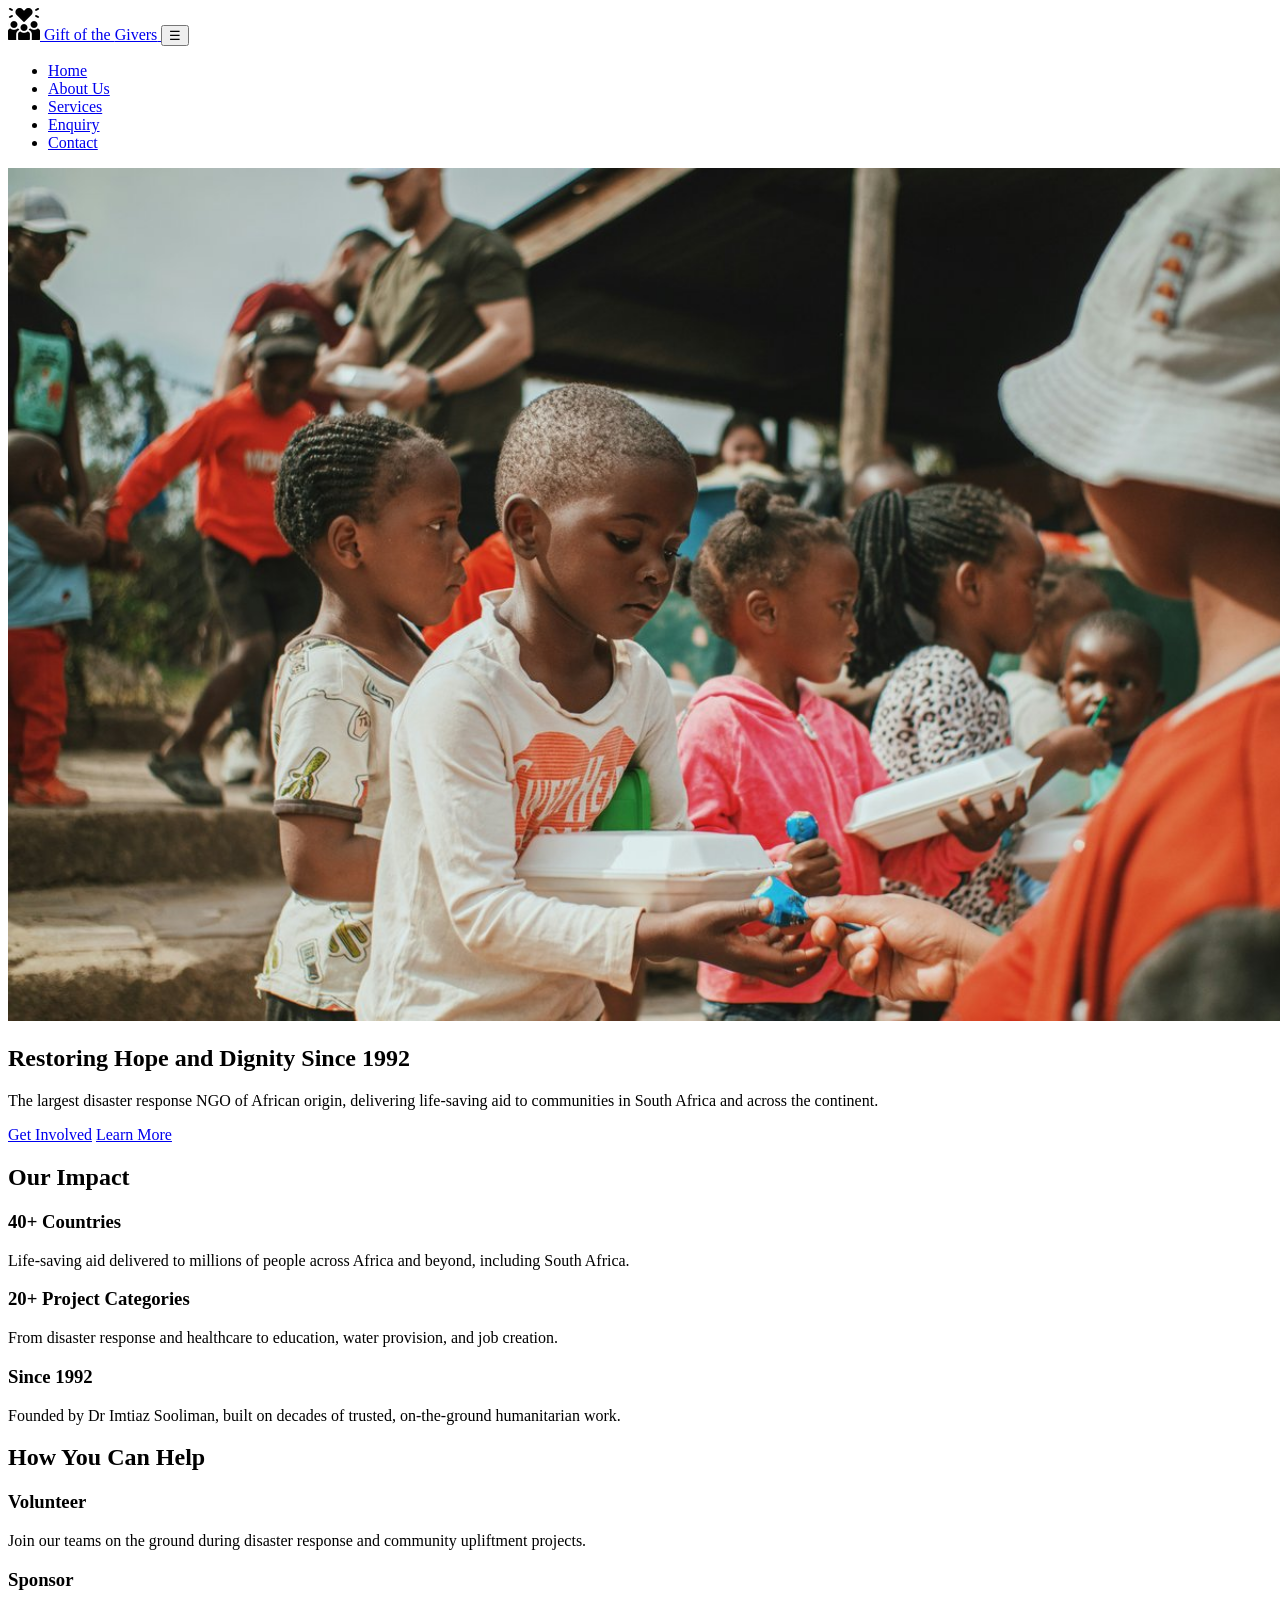
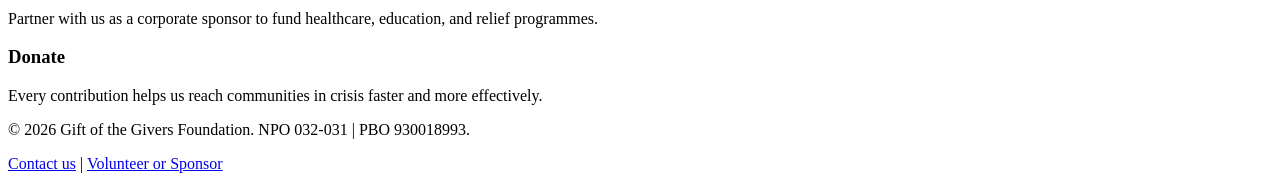
==== index.html @ 7f336350 "Complete Part 2 CSS styling and responsive design" ====
<!DOCTYPE html>
<html lang="en">
<head>
  <meta charset="UTF-8">
  <meta name="viewport" content="width=device-width, initial-scale=1.0">
  <title>Gift of the Givers Foundation | Home</title>
  <meta name="description" content="Gift of the Givers Foundation is the largest disaster response NGO of African origin, delivering humanitarian aid across South Africa and the continent.">
  <link rel="stylesheet" href="css/style.css">
</head>
<body>

  <header>
    <div class="header-inner">
      <a href="index.html" class="logo">
        <img src="images/logo.png" alt="Gift of the Givers logo" srcset="images/logo-32.png 1x, images/logo-64.png 2x" width="32" height="32">
        Gift of the <span>Givers</span>
        </a>
      <button class="nav-toggle" aria-label="Toggle navigation">&#9776;</button>
      <nav>
        <ul>
          <li><a href="index.html" class="active">Home</a></li>
          <li><a href="about.html">About Us</a></li>
          <li><a href="services.html">Services</a></li>
          <li><a href="enquiry.html">Enquiry</a></li>
          <li><a href="contact.html">Contact</a></li>
        </ul>
      </nav>
    </div>
  </header>

  <section class="hero">
    <picture>
      <source srcset="images/hero-480.jpg 480w, images/hero-800.jpg 800w, images/hero-1200.jpg 1200w" sizes="100vw">
      <img class="hero-image" src="images/hero-800.jpg" srcset="images/hero-480.jpg 480w, images/hero-800.jpg 800w, images/hero-1200.jpg 1200w" sizes="100vw" alt="Gift of the Givers humanitarian relief work">
    </picture>
    <div class="hero-content">
      <h1>Restoring Hope and Dignity Since 1992</h1>
      <p>The largest disaster response NGO of African origin, delivering life-saving aid to communities in South Africa and across the continent.</p>
      <div class="hero-actions">
        <a href="enquiry.html" class="btn">Get Involved</a>
        <a href="about.html" class="btn btn-outline">Learn More</a>
      </div>
    </div>
  </section>

  <main>
    <section>
      <h2>Our Impact</h2>
      <div class="grid">
        <div class="card">
          <h3>40+ Countries</h3>
          <p>Life-saving aid delivered to millions of people across Africa and beyond, including South Africa.</p>
        </div>
        <div class="card">
          <h3>20+ Project Categories</h3>
          <p>From disaster response and healthcare to education, water provision, and job creation.</p>
        </div>
        <div class="card">
          <h3>Since 1992</h3>
          <p>Founded by Dr Imtiaz Sooliman, built on decades of trusted, on-the-ground humanitarian work.</p>
        </div>
      </div>
    </section>

    <section class="section-alt">
      <h2>How You Can Help</h2>
      <div class="grid">
        <div class="card">
          <h3>Volunteer</h3>
          <p>Join our teams on the ground during disaster response and community upliftment projects.</p>
        </div>
        <div class="card">
          <h3>Sponsor</h3>
          <p>Partner with us as a corporate sponsor to fund healthcare, education, and relief programmes.</p>
        </div>
        <div class="card">
          <h3>Donate</h3>
          <p>Every contribution helps us reach communities in crisis faster and more effectively.</p>
        </div>
      </div>
    </section>
  </main>

  <footer>
    <p>&copy; 2026 Gift of the Givers Foundation. NPO 032-031 | PBO 930018993.</p>
    <p><a href="contact.html">Contact us</a> | <a href="enquiry.html">Volunteer or Sponsor</a></p>
  </footer>

  <script src="js/main.js"></script>
</body>
</html>
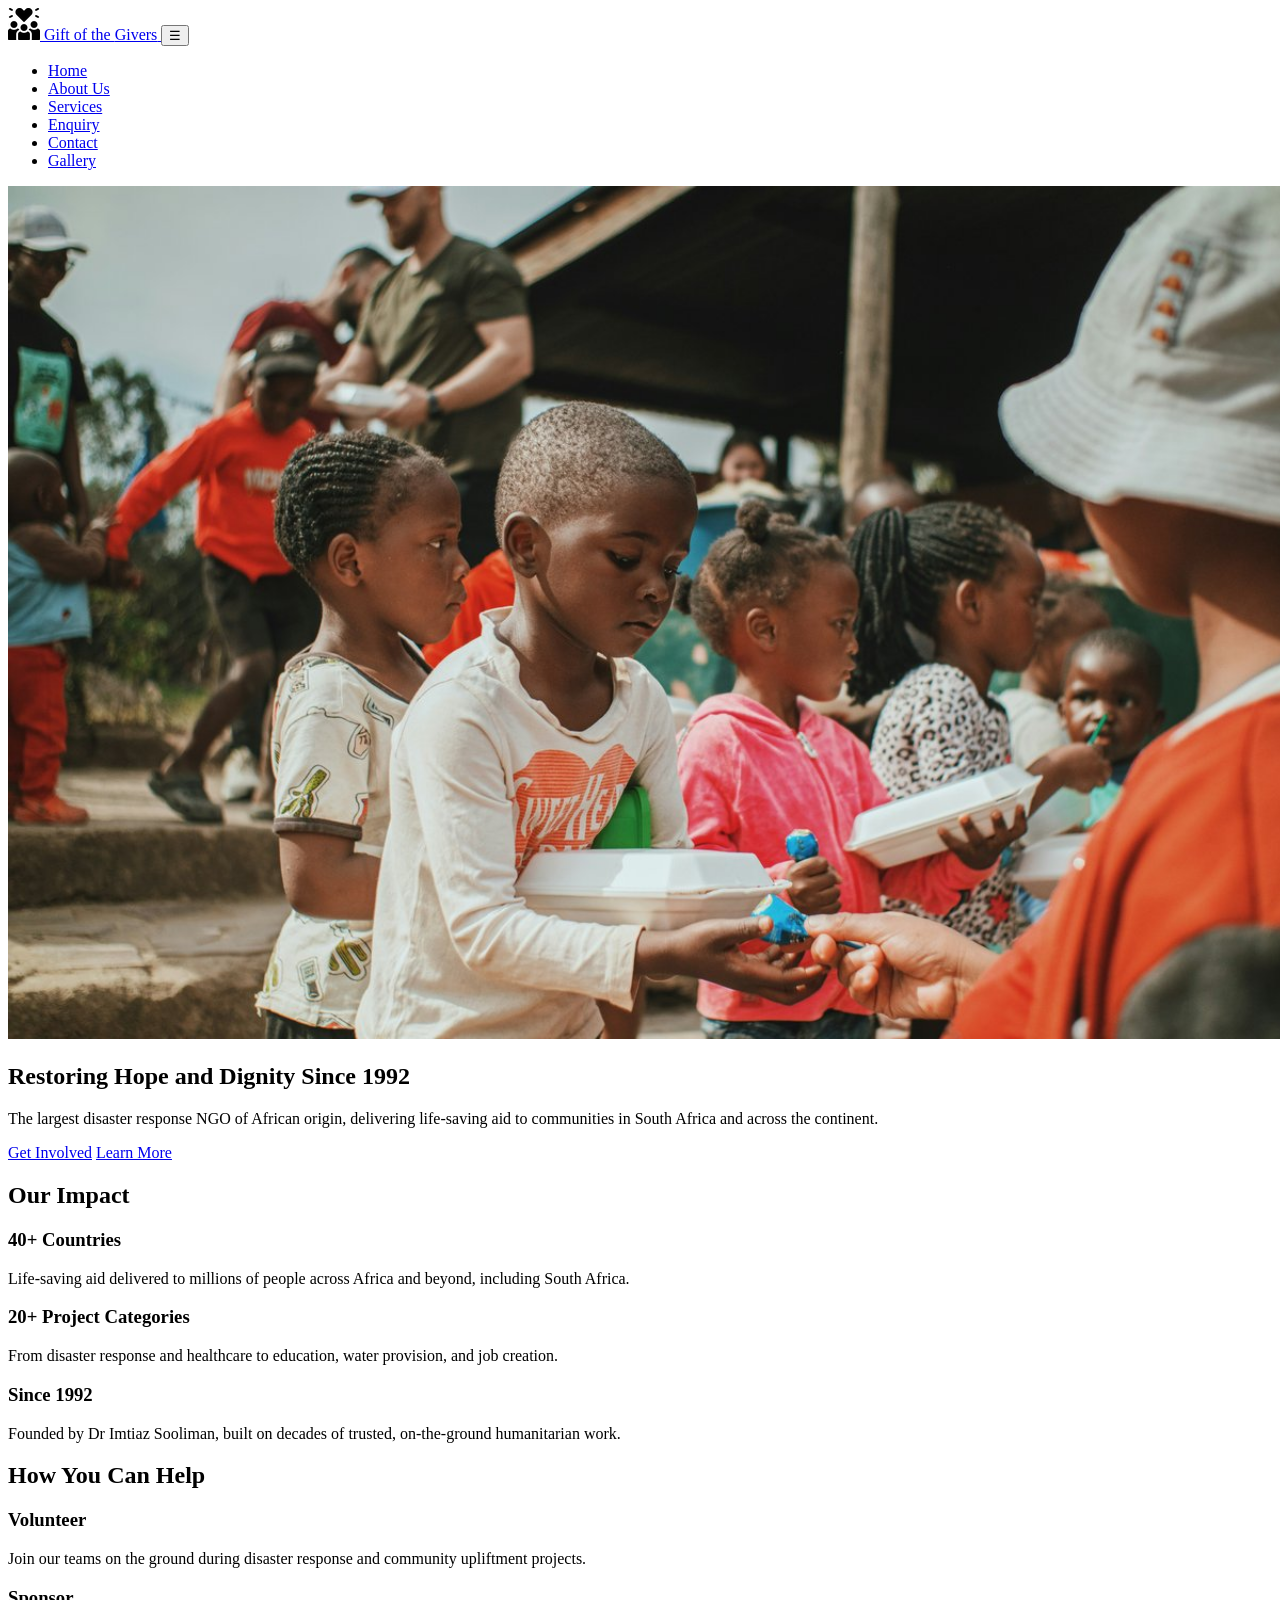
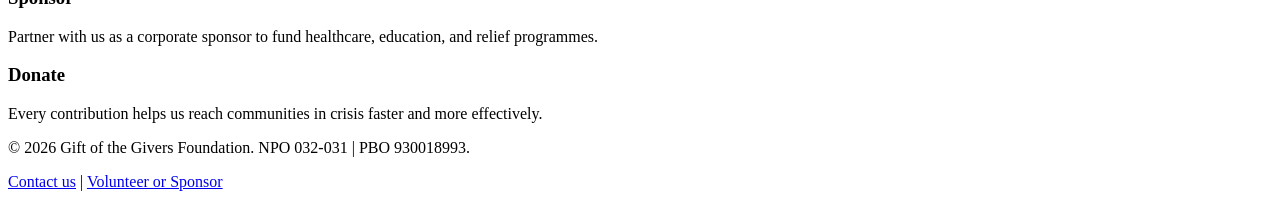
==== commit 77031289: "Add gallery page with lightbox and interactive Leaflet map" ====
--- a/index.html
+++ b/index.html
@@ -23,6 +23,7 @@
           <li><a href="services.html">Services</a></li>
           <li><a href="enquiry.html">Enquiry</a></li>
           <li><a href="contact.html">Contact</a></li>
+          <li><a href="gallery.html">Gallery</a></li>
         </ul>
       </nav>
     </div>
@@ -87,5 +88,6 @@
   </footer>
 
   <script src="js/main.js"></script>
+  <script src="js/interactive.js"></script>
 </body>
 </html>
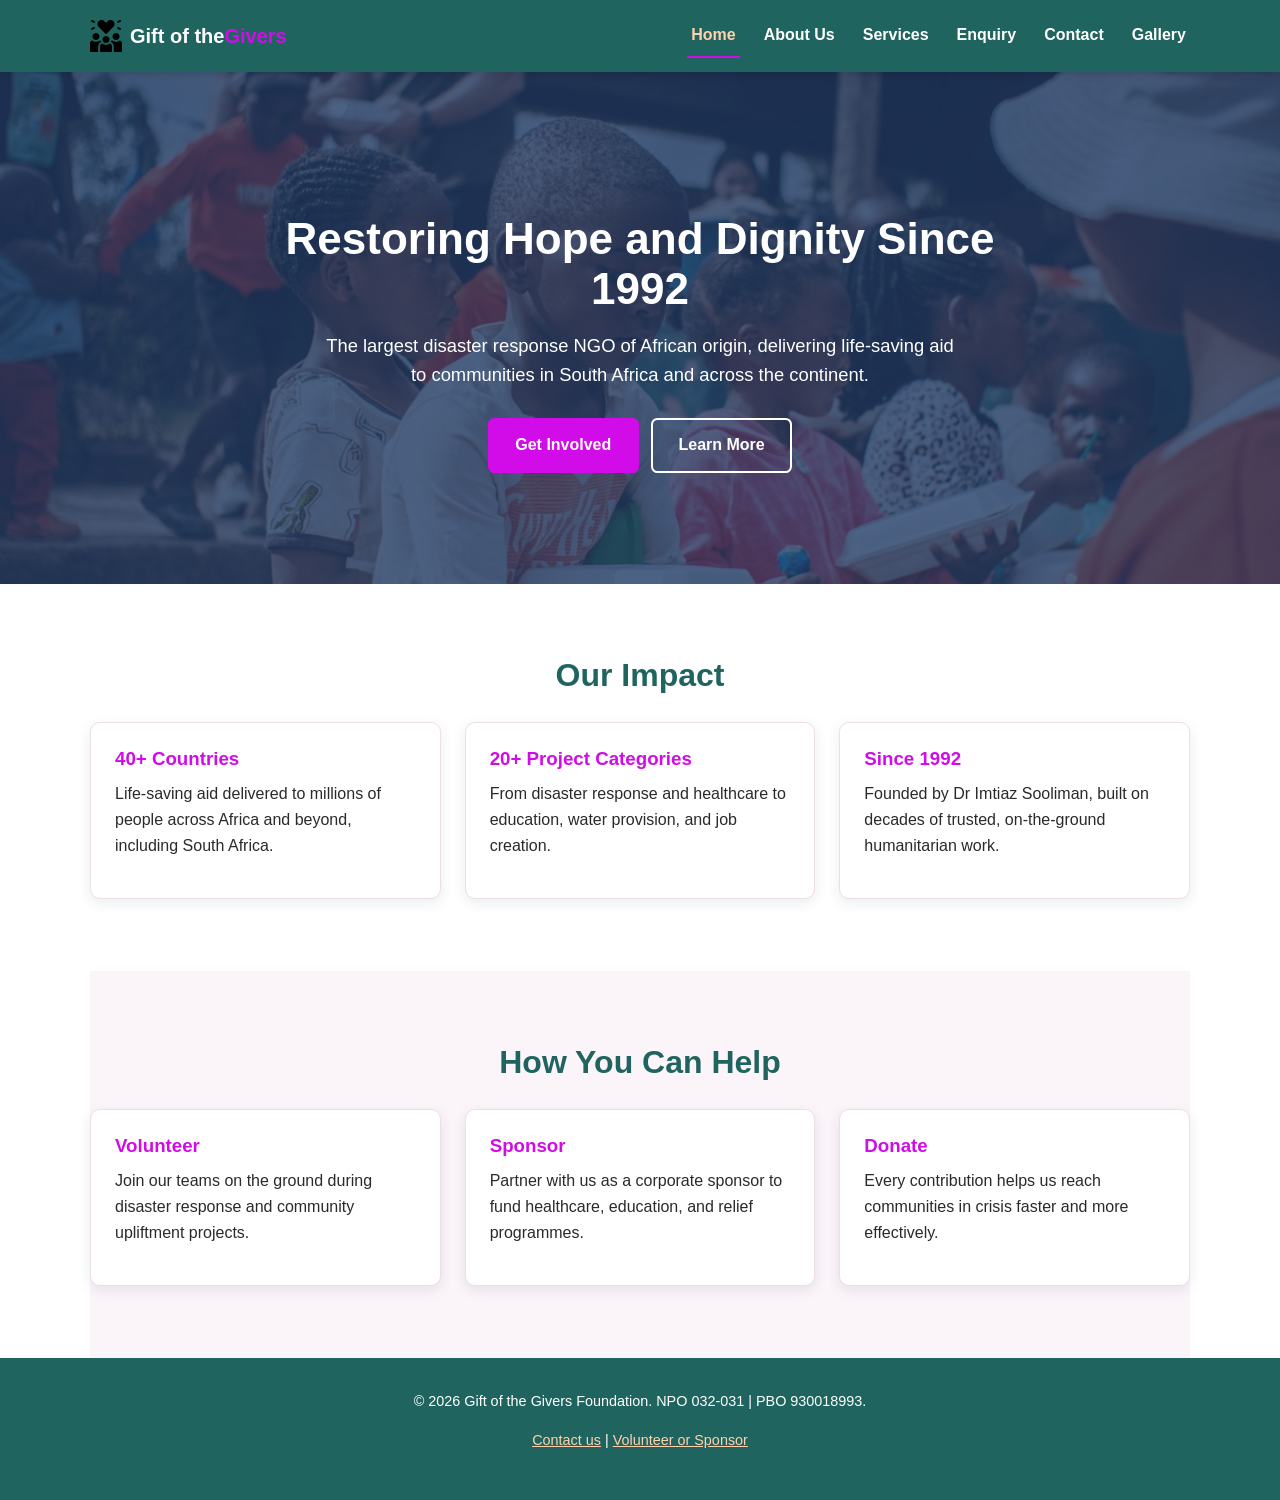
==== commit 69d40659: "Add SEO title, descriptions, canonical links, robots.txt and sitemap.xml" ====
--- a/index.html
+++ b/index.html
@@ -3,8 +3,14 @@
 <head>
   <meta charset="UTF-8">
   <meta name="viewport" content="width=device-width, initial-scale=1.0">
-  <title>Gift of the Givers Foundation | Home</title>
-  <meta name="description" content="Gift of the Givers Foundation is the largest disaster response NGO of African origin, delivering humanitarian aid across South Africa and the continent.">
+  <head>
+  <meta charset="UTF-8">
+  <meta name="viewport" content="width=device-width, initial-scale=1.0">
+  <title>Gift of the Givers | Disaster Relief &amp; Humanitarian Aid</title>
+  <meta name="description" content="Gift of the Givers provides disaster relief and humanitarian aid. Learn how we help communities and how you can volunteer or sponsor.">
+  <link rel="canonical" href="https://st10529070-sethowa-k.github.io/WebDevelopment-website-prt2/index.html">
+  <link rel="stylesheet" href="css/style.css">
+</head>
   <link rel="stylesheet" href="css/style.css">
 </head>
 <body>
--- a/css/style.css
+++ b/css/style.css
@@ -0,0 +1,731 @@
+/* ===========================================================
+   Gift of the Givers Foundation — Part 2 Main Stylesheet
+   CSS styling, layout, responsive design and accessibility
+   =========================================================== */
+
+* {
+  box-sizing: border-box;
+  margin: 0;
+  padding: 0;
+}
+
+:root {
+  --blue: #1f645e;
+  --blue-dark: #144640;
+  --orange: #d20ce8;
+  --orange-dark: #c80694;
+  --light-bg: #fbf4f9;
+  --border: #ecdfe6;
+  --text: #2a2a2a;
+  --white: #ffffff;
+  --max-width: 1100px;
+  --radius: 10px;
+  --shadow: 0 4px 14px rgba(20, 40, 70, 0.09);
+}
+
+html {
+  scroll-behavior: smooth;
+  font-size: 100%;
+}
+
+body {
+  font-family: Arial, Helvetica, sans-serif;
+  color: var(--text);
+  line-height: 1.6;
+  background: var(--white);
+  font-size: 1rem;
+}
+
+a {
+  color: inherit;
+  text-decoration: none;
+}
+
+img {
+  max-width: 100%;
+  height: auto;
+  display: block;
+}
+
+/* ---------- Header / Navigation ---------- */
+header {
+  background: var(--blue);
+  color: var(--white);
+  position: sticky;
+  top: 0;
+  z-index: 100;
+  box-shadow: 0 2px 8px rgba(0, 0, 0, 0.15);
+}
+
+.header-inner {
+  width: min(100% - 2rem, var(--max-width));
+  margin: 0 auto;
+  min-height: 4.5rem;
+  display: flex;
+  align-items: center;
+  justify-content: space-between;
+  gap: 1.5rem;
+  padding: 0.75rem 0;
+}
+
+.logo {
+  display: inline-flex;
+  align-items: center;
+  flex-shrink: 0;
+  font-size: 1.25rem;
+  font-weight: 700;
+}
+
+.logo img {
+  width: 2rem;
+  height: 2rem;
+  object-fit: contain;
+  margin-right: 0.5rem;
+}
+
+.logo span {
+  color: var(--orange);
+}
+
+nav ul {
+  list-style: none;
+  display: flex;
+  align-items: center;
+  justify-content: flex-end;
+  gap: 1.25rem;
+}
+
+nav a {
+  display: block;
+  font-weight: 600;
+  padding: 0.5rem 0.25rem;
+  border-bottom: 2px solid transparent;
+  transition: border-color 0.2s ease, color 0.2s ease;
+}
+
+nav a:hover,
+nav a:focus-visible,
+nav a.active {
+  color: #ffd2ad;
+  border-color: var(--orange);
+}
+
+.nav-toggle {
+  display: none;
+}
+
+/* ---------- Hero ---------- */
+.hero {
+  position: relative;
+  min-height: 32rem;
+  display: grid;
+  place-items: center;
+  overflow: hidden;
+  color: var(--white);
+  text-align: center;
+  padding: 6rem 1.25rem;
+  background: var(--blue);
+}
+
+.hero-image {
+  position: absolute;
+  inset: 0;
+  width: 100%;
+  height: 100%;
+  object-fit: cover;
+  z-index: 0;
+}
+
+.hero::after {
+  content: "";
+  position: absolute;
+  inset: 0;
+  background: rgba(31, 56, 100, 0.76);
+  z-index: 1;
+}
+
+.hero-content {
+  position: relative;
+  z-index: 2;
+  width: min(100%, 46rem);
+}
+
+.hero h1 {
+  font-size: clamp(2rem, 5vw, 2.75rem);
+  line-height: 1.15;
+  margin-bottom: 1rem;
+}
+
+.hero p {
+  font-size: clamp(1rem, 2vw, 1.15rem);
+  max-width: 40rem;
+  margin: 0 auto 1.75rem;
+}
+
+.hero-actions {
+  display: flex;
+  justify-content: center;
+  align-items: center;
+  flex-wrap: wrap;
+  gap: 0.75rem;
+}
+
+.btn {
+  display: inline-block;
+  background: var(--orange);
+  color: var(--white);
+  padding: 0.8rem 1.6rem;
+  border-radius: 0.4rem;
+  font-weight: 700;
+  border: 2px solid var(--orange);
+  cursor: pointer;
+  font-size: 1rem;
+  transition: background-color 0.2s ease, border-color 0.2s ease, transform 0.2s ease;
+}
+
+.btn:hover,
+.btn:focus-visible {
+  background: var(--orange-dark);
+  border-color: var(--orange-dark);
+  transform: translateY(-1px);
+}
+
+.btn-outline {
+  background: transparent;
+  border-color: var(--white);
+}
+
+.btn-outline:hover,
+.btn-outline:focus-visible {
+  background: var(--white);
+  color: var(--blue);
+  border-color: var(--white);
+}
+
+/* ---------- Main Sections ---------- */
+main section {
+  width: min(100% - 2rem, var(--max-width));
+  margin: 0 auto;
+  padding: clamp(3rem, 7vw, 4.5rem) 0;
+}
+
+section h2 {
+  color: var(--blue);
+  font-size: clamp(1.6rem, 4vw, 2rem);
+  line-height: 1.2;
+  margin-bottom: 1.25rem;
+  text-align: center;
+}
+
+.section-intro {
+  max-width: 38rem;
+  margin: 0 auto;
+  text-align: center;
+}
+
+.section-alt {
+  background: var(--light-bg);
+}
+
+.section-alt + section {
+  border-top: 1px solid var(--border);
+}
+
+/* ---------- Grid and Cards ---------- */
+.grid,
+.locations {
+  display: grid;
+  grid-template-columns: repeat(3, minmax(0, 1fr));
+  gap: 1.5rem;
+  margin-top: 1.75rem;
+}
+
+.card {
+  height: 100%;
+  background: var(--white);
+  border: 1px solid var(--border);
+  border-radius: var(--radius);
+  padding: 1.5rem;
+  box-shadow: var(--shadow);
+  transition: transform 0.2s ease, box-shadow 0.2s ease;
+}
+
+.card:hover {
+  transform: translateY(-3px);
+  box-shadow: 0 8px 20px rgba(20, 40, 70, 0.13);
+}
+
+.card h3 {
+  color: var(--orange);
+  line-height: 1.3;
+  margin-bottom: 0.6rem;
+}
+
+.card p + p {
+  margin-top: 0.6rem;
+}
+
+/* ---------- Forms ---------- */
+form {
+  width: min(100%, 37.5rem);
+  margin: 1.75rem auto 0;
+  display: flex;
+  flex-direction: column;
+  gap: 1rem;
+}
+
+form > div {
+  display: flex;
+  flex-direction: column;
+  gap: 0.35rem;
+}
+
+label {
+  font-weight: 600;
+}
+
+input,
+select,
+textarea {
+  width: 100%;
+  padding: 0.7rem 0.8rem;
+  border: 1px solid #bfc8d3;
+  border-radius: 0.4rem;
+  font: inherit;
+  background: var(--white);
+  color: var(--text);
+}
+
+textarea {
+  resize: vertical;
+  min-height: 7.5rem;
+}
+
+input:focus,
+select:focus,
+textarea:focus {
+  outline: 3px solid rgba(232, 114, 12, 0.2);
+  border-color: var(--orange);
+}
+
+.error {
+  color: #b00020;
+  font-size: 0.85rem;
+  min-height: 1.1rem;
+}
+
+#form-status {
+  text-align: center;
+  font-weight: 600;
+  margin-top: 0.25rem;
+}
+
+/* ---------- Contact / Map ---------- */
+.locations {
+  grid-template-columns: repeat(2, minmax(0, 1fr));
+}
+
+.map-embed {
+  margin-top: 1rem;
+}
+
+.map-embed iframe {
+  width: 100%;
+  height: 16rem;
+  border: 0;
+  border-radius: 0.5rem;
+}
+
+/* ---------- Footer ---------- */
+footer {
+  background: var(--blue);
+  color: var(--white);
+  text-align: center;
+  padding: 2rem 1rem;
+  font-size: 0.9rem;
+}
+
+footer p + p {
+  margin-top: 0.35rem;
+}
+
+footer a {
+  color: #ffd2ad;
+  text-decoration: underline;
+}
+
+/* ---------- Tablet: 901px and below ---------- */
+@media (max-width: 56.25rem) {
+  .header-inner {
+    min-height: auto;
+  }
+
+  nav ul {
+    gap: 0.75rem;
+  }
+
+  .grid {
+    grid-template-columns: repeat(2, minmax(0, 1fr));
+  }
+
+  .locations {
+    grid-template-columns: 1fr;
+  }
+
+  .hero {
+    min-height: 28rem;
+  }
+}
+
+/* ---------- Mobile: 600px and below ---------- */
+@media (max-width: 37.5rem) {
+  .header-inner {
+    width: min(100% - 1.25rem, var(--max-width));
+    flex-direction: column;
+    align-items: stretch;
+    gap: 0.5rem;
+    padding: 0.75rem 0;
+  }
+
+  .logo {
+    justify-content: center;
+  }
+
+  nav ul {
+    width: 100%;
+    flex-direction: column;
+    gap: 0;
+  }
+
+  nav li {
+    width: 100%;
+    border-top: 1px solid rgba(255, 255, 255, 0.15);
+  }
+
+  nav a {
+    text-align: center;
+    padding: 0.65rem 0.25rem;
+  }
+
+  .grid,
+  .locations {
+    grid-template-columns: 1fr;
+  }
+
+  main section {
+    width: min(100% - 1.25rem, var(--max-width));
+  }
+
+  .hero {
+    min-height: 26rem;
+    padding: 4.5rem 1rem;
+  }
+
+  .hero-actions {
+    flex-direction: column;
+  }
+
+  .hero-actions .btn {
+    width: min(100%, 18rem);
+  }
+
+  .card {
+    padding: 1.25rem;
+  }
+
+  .map-embed iframe {
+    height: 13rem;
+  }
+}
+
+/* ---------- Small phones: 400px and below ---------- */
+@media (max-width: 25rem) {
+  body {
+    font-size: 0.95rem;
+  }
+
+  .logo {
+    font-size: 1.1rem;
+  }
+
+  .hero h1 {
+    font-size: 1.8rem;
+  }
+}
+
+/* ---------- Reduced motion accessibility ---------- */
+@media (prefers-reduced-motion: reduce) {
+  html {
+    scroll-behavior: auto;
+  }
+
+  *,
+  *::before,
+  *::after {
+    transition-duration: 0.01ms !important;
+  }
+}
+/* ===========================================================
+   Part 3 updates (changes made from Part 2 feedback)
+   =========================================================== */
+
+/* Default styles: consistent base for every page */
+html {
+  font-size: 100%;
+  scroll-behavior: smooth;
+}
+
+body {
+  min-height: 100vh;
+  display: flex;
+  flex-direction: column;
+}
+
+main {
+  flex: 1;
+}
+
+h1, h2, h3 {
+  line-height: 1.25;
+}
+
+p {
+  margin-bottom: 1rem;
+}
+
+/* Keyboard focus styles for accessibility */
+a:focus-visible,
+button:focus-visible,
+input:focus-visible,
+select:focus-visible,
+textarea:focus-visible {
+  outline: 3px solid var(--orange);
+  outline-offset: 2px;
+}
+
+/* Responsive images: scale down, never overflow */
+img {
+  max-width: 100%;
+  height: auto;
+}
+
+.logo {
+  display: inline-flex;
+  align-items: center;
+}
+
+/* Tablet: stop the menu getting squeezed */
+@media (max-width: 900px) {
+  nav ul {
+    gap: 14px;
+  }
+
+  .hero {
+    padding: 70px 20px;
+  }
+}
+
+/* Mobile: bigger tap target for the menu button */
+@media (max-width: 720px) {
+  .nav-toggle {
+    min-width: 44px;
+    min-height: 44px;
+  }
+}
+/* Responsive hero image: smaller file on phones */
+@media (max-width: 720px) {
+  .hero {
+    background-image: linear-gradient(rgba(31,56,100,0.75), rgba(31,56,100,0.75)), url('../images/hero-small.jpg');
+  }
+}
+/* Enquiry response box */
+.response {
+  max-width: 600px;
+  margin: 24px auto 0;
+  padding: 20px;
+  background: #fff;
+  border-left: 5px solid var(--orange);
+  border-radius: 8px;
+  box-shadow: 0 2px 6px rgba(0,0,0,0.08);
+}
+
+.response[hidden] {
+  display: none;
+}
+
+.response h3 {
+  color: var(--blue);
+  margin-bottom: 8px;
+}
+
+.response ul {
+  margin-left: 1.2rem;
+}
+.response pre {
+  white-space: pre-wrap;
+  font-family: inherit;
+  margin-top: 8px;
+}
+/* Services search and filter */
+.controls {
+  display: grid;
+  grid-template-columns: repeat(auto-fit, minmax(200px, 1fr));
+  gap: 16px;
+  max-width: 800px;
+  margin: 24px auto 0;
+}
+
+#services-count {
+  text-align: center;
+  margin-top: 16px;
+  font-weight: 600;
+}
+
+.card .tag {
+  display: inline-block;
+  font-size: 0.8rem;
+  background: var(--light-bg);
+  color: var(--blue);
+  padding: 2px 10px;
+  border-radius: 999px;
+  margin-bottom: 8px;
+}
+/* Accordion (FAQ) */
+.accordion {
+  max-width: 700px;
+  margin: 24px auto 0;
+}
+
+.accordion-item {
+  background: #fff;
+  border: 1px solid #e5e5e5;
+  border-radius: 8px;
+  margin-bottom: 12px;
+  overflow: hidden;
+}
+
+.accordion-item h3 {
+  margin: 0;
+}
+
+.accordion-btn {
+  width: 100%;
+  text-align: left;
+  background: none;
+  border: none;
+  padding: 16px 48px 16px 20px;
+  font-family: inherit;
+  font-size: 1.05rem;
+  font-weight: 700;
+  color: var(--blue);
+  cursor: pointer;
+  position: relative;
+}
+
+.accordion-btn::after {
+  content: "+";
+  position: absolute;
+  right: 20px;
+  font-size: 1.4rem;
+  color: var(--orange);
+}
+
+.accordion-btn[aria-expanded="true"]::after {
+  content: "\2212";
+}
+
+.accordion-btn:hover {
+  background: var(--light-bg);
+}
+
+.accordion-panel {
+  padding: 0 20px 16px;
+}
+
+.accordion-panel[hidden] {
+  display: none;
+}
+
+/* Scroll-in animation for cards */
+.reveal {
+  opacity: 0;
+  transform: translateY(24px);
+  transition: opacity 0.6s ease, transform 0.6s ease;
+}
+
+.reveal.visible {
+  opacity: 1;
+  transform: none;
+}
+
+@media (prefers-reduced-motion: reduce) {
+  .reveal {
+    transition: none;
+  }
+}
+/* Gallery and lightbox (Part 3) */
+.gallery-grid {
+  display: grid;
+  grid-template-columns: repeat(auto-fill, minmax(220px, 1fr));
+  gap: 14px;
+  margin: 20px 0;
+}
+.gallery-item {
+  padding: 0;
+  border: 0;
+  background: none;
+  cursor: pointer;
+  border-radius: 8px;
+  overflow: hidden;
+}
+.gallery-item img {
+  width: 100%;
+  height: 100%;
+  aspect-ratio: 4 / 3;
+  object-fit: cover;
+  display: block;
+  transition: transform 0.3s ease;
+}
+.gallery-item:hover img { transform: scale(1.05); }
+.photo-credit { font-size: 0.85rem; }
+
+.lightbox {
+  position: fixed;
+  inset: 0;
+  background: rgba(0, 0, 0, 0.88);
+  display: flex;
+  align-items: center;
+  justify-content: center;
+  z-index: 1000;
+}
+.lightbox[hidden] { display: none; }
+.lightbox-img {
+  max-width: 90vw;
+  max-height: 85vh;
+  border-radius: 6px;
+}
+.lightbox button {
+  position: absolute;
+  background: rgba(255, 255, 255, 0.15);
+  color: #fff;
+  border: 0;
+  font-size: 2rem;
+  min-width: 44px;
+  min-height: 44px;
+  border-radius: 50%;
+  cursor: pointer;
+}
+.lightbox button:hover { background: rgba(255, 255, 255, 0.3); }
+.lightbox-close { top: 16px; right: 16px; }
+.lightbox-prev { left: 16px; top: 50%; }
+.lightbox-next { right: 16px; top: 50%; }
+/* Map (Part 3) */
+#map {
+  height: 380px;
+  width: 100%;
+  border-radius: 8px;
+  margin: 12px 0 24px;
+}
+@media (max-width: 720px) {
+  #map { height: 300px; }
+}
--- a/css/style.css
+++ b/css/style.css
@@ -0,0 +1,731 @@
+/* ===========================================================
+   Gift of the Givers Foundation — Part 2 Main Stylesheet
+   CSS styling, layout, responsive design and accessibility
+   =========================================================== */
+
+* {
+  box-sizing: border-box;
+  margin: 0;
+  padding: 0;
+}
+
+:root {
+  --blue: #1f645e;
+  --blue-dark: #144640;
+  --orange: #d20ce8;
+  --orange-dark: #c80694;
+  --light-bg: #fbf4f9;
+  --border: #ecdfe6;
+  --text: #2a2a2a;
+  --white: #ffffff;
+  --max-width: 1100px;
+  --radius: 10px;
+  --shadow: 0 4px 14px rgba(20, 40, 70, 0.09);
+}
+
+html {
+  scroll-behavior: smooth;
+  font-size: 100%;
+}
+
+body {
+  font-family: Arial, Helvetica, sans-serif;
+  color: var(--text);
+  line-height: 1.6;
+  background: var(--white);
+  font-size: 1rem;
+}
+
+a {
+  color: inherit;
+  text-decoration: none;
+}
+
+img {
+  max-width: 100%;
+  height: auto;
+  display: block;
+}
+
+/* ---------- Header / Navigation ---------- */
+header {
+  background: var(--blue);
+  color: var(--white);
+  position: sticky;
+  top: 0;
+  z-index: 100;
+  box-shadow: 0 2px 8px rgba(0, 0, 0, 0.15);
+}
+
+.header-inner {
+  width: min(100% - 2rem, var(--max-width));
+  margin: 0 auto;
+  min-height: 4.5rem;
+  display: flex;
+  align-items: center;
+  justify-content: space-between;
+  gap: 1.5rem;
+  padding: 0.75rem 0;
+}
+
+.logo {
+  display: inline-flex;
+  align-items: center;
+  flex-shrink: 0;
+  font-size: 1.25rem;
+  font-weight: 700;
+}
+
+.logo img {
+  width: 2rem;
+  height: 2rem;
+  object-fit: contain;
+  margin-right: 0.5rem;
+}
+
+.logo span {
+  color: var(--orange);
+}
+
+nav ul {
+  list-style: none;
+  display: flex;
+  align-items: center;
+  justify-content: flex-end;
+  gap: 1.25rem;
+}
+
+nav a {
+  display: block;
+  font-weight: 600;
+  padding: 0.5rem 0.25rem;
+  border-bottom: 2px solid transparent;
+  transition: border-color 0.2s ease, color 0.2s ease;
+}
+
+nav a:hover,
+nav a:focus-visible,
+nav a.active {
+  color: #ffd2ad;
+  border-color: var(--orange);
+}
+
+.nav-toggle {
+  display: none;
+}
+
+/* ---------- Hero ---------- */
+.hero {
+  position: relative;
+  min-height: 32rem;
+  display: grid;
+  place-items: center;
+  overflow: hidden;
+  color: var(--white);
+  text-align: center;
+  padding: 6rem 1.25rem;
+  background: var(--blue);
+}
+
+.hero-image {
+  position: absolute;
+  inset: 0;
+  width: 100%;
+  height: 100%;
+  object-fit: cover;
+  z-index: 0;
+}
+
+.hero::after {
+  content: "";
+  position: absolute;
+  inset: 0;
+  background: rgba(31, 56, 100, 0.76);
+  z-index: 1;
+}
+
+.hero-content {
+  position: relative;
+  z-index: 2;
+  width: min(100%, 46rem);
+}
+
+.hero h1 {
+  font-size: clamp(2rem, 5vw, 2.75rem);
+  line-height: 1.15;
+  margin-bottom: 1rem;
+}
+
+.hero p {
+  font-size: clamp(1rem, 2vw, 1.15rem);
+  max-width: 40rem;
+  margin: 0 auto 1.75rem;
+}
+
+.hero-actions {
+  display: flex;
+  justify-content: center;
+  align-items: center;
+  flex-wrap: wrap;
+  gap: 0.75rem;
+}
+
+.btn {
+  display: inline-block;
+  background: var(--orange);
+  color: var(--white);
+  padding: 0.8rem 1.6rem;
+  border-radius: 0.4rem;
+  font-weight: 700;
+  border: 2px solid var(--orange);
+  cursor: pointer;
+  font-size: 1rem;
+  transition: background-color 0.2s ease, border-color 0.2s ease, transform 0.2s ease;
+}
+
+.btn:hover,
+.btn:focus-visible {
+  background: var(--orange-dark);
+  border-color: var(--orange-dark);
+  transform: translateY(-1px);
+}
+
+.btn-outline {
+  background: transparent;
+  border-color: var(--white);
+}
+
+.btn-outline:hover,
+.btn-outline:focus-visible {
+  background: var(--white);
+  color: var(--blue);
+  border-color: var(--white);
+}
+
+/* ---------- Main Sections ---------- */
+main section {
+  width: min(100% - 2rem, var(--max-width));
+  margin: 0 auto;
+  padding: clamp(3rem, 7vw, 4.5rem) 0;
+}
+
+section h2 {
+  color: var(--blue);
+  font-size: clamp(1.6rem, 4vw, 2rem);
+  line-height: 1.2;
+  margin-bottom: 1.25rem;
+  text-align: center;
+}
+
+.section-intro {
+  max-width: 38rem;
+  margin: 0 auto;
+  text-align: center;
+}
+
+.section-alt {
+  background: var(--light-bg);
+}
+
+.section-alt + section {
+  border-top: 1px solid var(--border);
+}
+
+/* ---------- Grid and Cards ---------- */
+.grid,
+.locations {
+  display: grid;
+  grid-template-columns: repeat(3, minmax(0, 1fr));
+  gap: 1.5rem;
+  margin-top: 1.75rem;
+}
+
+.card {
+  height: 100%;
+  background: var(--white);
+  border: 1px solid var(--border);
+  border-radius: var(--radius);
+  padding: 1.5rem;
+  box-shadow: var(--shadow);
+  transition: transform 0.2s ease, box-shadow 0.2s ease;
+}
+
+.card:hover {
+  transform: translateY(-3px);
+  box-shadow: 0 8px 20px rgba(20, 40, 70, 0.13);
+}
+
+.card h3 {
+  color: var(--orange);
+  line-height: 1.3;
+  margin-bottom: 0.6rem;
+}
+
+.card p + p {
+  margin-top: 0.6rem;
+}
+
+/* ---------- Forms ---------- */
+form {
+  width: min(100%, 37.5rem);
+  margin: 1.75rem auto 0;
+  display: flex;
+  flex-direction: column;
+  gap: 1rem;
+}
+
+form > div {
+  display: flex;
+  flex-direction: column;
+  gap: 0.35rem;
+}
+
+label {
+  font-weight: 600;
+}
+
+input,
+select,
+textarea {
+  width: 100%;
+  padding: 0.7rem 0.8rem;
+  border: 1px solid #bfc8d3;
+  border-radius: 0.4rem;
+  font: inherit;
+  background: var(--white);
+  color: var(--text);
+}
+
+textarea {
+  resize: vertical;
+  min-height: 7.5rem;
+}
+
+input:focus,
+select:focus,
+textarea:focus {
+  outline: 3px solid rgba(232, 114, 12, 0.2);
+  border-color: var(--orange);
+}
+
+.error {
+  color: #b00020;
+  font-size: 0.85rem;
+  min-height: 1.1rem;
+}
+
+#form-status {
+  text-align: center;
+  font-weight: 600;
+  margin-top: 0.25rem;
+}
+
+/* ---------- Contact / Map ---------- */
+.locations {
+  grid-template-columns: repeat(2, minmax(0, 1fr));
+}
+
+.map-embed {
+  margin-top: 1rem;
+}
+
+.map-embed iframe {
+  width: 100%;
+  height: 16rem;
+  border: 0;
+  border-radius: 0.5rem;
+}
+
+/* ---------- Footer ---------- */
+footer {
+  background: var(--blue);
+  color: var(--white);
+  text-align: center;
+  padding: 2rem 1rem;
+  font-size: 0.9rem;
+}
+
+footer p + p {
+  margin-top: 0.35rem;
+}
+
+footer a {
+  color: #ffd2ad;
+  text-decoration: underline;
+}
+
+/* ---------- Tablet: 901px and below ---------- */
+@media (max-width: 56.25rem) {
+  .header-inner {
+    min-height: auto;
+  }
+
+  nav ul {
+    gap: 0.75rem;
+  }
+
+  .grid {
+    grid-template-columns: repeat(2, minmax(0, 1fr));
+  }
+
+  .locations {
+    grid-template-columns: 1fr;
+  }
+
+  .hero {
+    min-height: 28rem;
+  }
+}
+
+/* ---------- Mobile: 600px and below ---------- */
+@media (max-width: 37.5rem) {
+  .header-inner {
+    width: min(100% - 1.25rem, var(--max-width));
+    flex-direction: column;
+    align-items: stretch;
+    gap: 0.5rem;
+    padding: 0.75rem 0;
+  }
+
+  .logo {
+    justify-content: center;
+  }
+
+  nav ul {
+    width: 100%;
+    flex-direction: column;
+    gap: 0;
+  }
+
+  nav li {
+    width: 100%;
+    border-top: 1px solid rgba(255, 255, 255, 0.15);
+  }
+
+  nav a {
+    text-align: center;
+    padding: 0.65rem 0.25rem;
+  }
+
+  .grid,
+  .locations {
+    grid-template-columns: 1fr;
+  }
+
+  main section {
+    width: min(100% - 1.25rem, var(--max-width));
+  }
+
+  .hero {
+    min-height: 26rem;
+    padding: 4.5rem 1rem;
+  }
+
+  .hero-actions {
+    flex-direction: column;
+  }
+
+  .hero-actions .btn {
+    width: min(100%, 18rem);
+  }
+
+  .card {
+    padding: 1.25rem;
+  }
+
+  .map-embed iframe {
+    height: 13rem;
+  }
+}
+
+/* ---------- Small phones: 400px and below ---------- */
+@media (max-width: 25rem) {
+  body {
+    font-size: 0.95rem;
+  }
+
+  .logo {
+    font-size: 1.1rem;
+  }
+
+  .hero h1 {
+    font-size: 1.8rem;
+  }
+}
+
+/* ---------- Reduced motion accessibility ---------- */
+@media (prefers-reduced-motion: reduce) {
+  html {
+    scroll-behavior: auto;
+  }
+
+  *,
+  *::before,
+  *::after {
+    transition-duration: 0.01ms !important;
+  }
+}
+/* ===========================================================
+   Part 3 updates (changes made from Part 2 feedback)
+   =========================================================== */
+
+/* Default styles: consistent base for every page */
+html {
+  font-size: 100%;
+  scroll-behavior: smooth;
+}
+
+body {
+  min-height: 100vh;
+  display: flex;
+  flex-direction: column;
+}
+
+main {
+  flex: 1;
+}
+
+h1, h2, h3 {
+  line-height: 1.25;
+}
+
+p {
+  margin-bottom: 1rem;
+}
+
+/* Keyboard focus styles for accessibility */
+a:focus-visible,
+button:focus-visible,
+input:focus-visible,
+select:focus-visible,
+textarea:focus-visible {
+  outline: 3px solid var(--orange);
+  outline-offset: 2px;
+}
+
+/* Responsive images: scale down, never overflow */
+img {
+  max-width: 100%;
+  height: auto;
+}
+
+.logo {
+  display: inline-flex;
+  align-items: center;
+}
+
+/* Tablet: stop the menu getting squeezed */
+@media (max-width: 900px) {
+  nav ul {
+    gap: 14px;
+  }
+
+  .hero {
+    padding: 70px 20px;
+  }
+}
+
+/* Mobile: bigger tap target for the menu button */
+@media (max-width: 720px) {
+  .nav-toggle {
+    min-width: 44px;
+    min-height: 44px;
+  }
+}
+/* Responsive hero image: smaller file on phones */
+@media (max-width: 720px) {
+  .hero {
+    background-image: linear-gradient(rgba(31,56,100,0.75), rgba(31,56,100,0.75)), url('../images/hero-small.jpg');
+  }
+}
+/* Enquiry response box */
+.response {
+  max-width: 600px;
+  margin: 24px auto 0;
+  padding: 20px;
+  background: #fff;
+  border-left: 5px solid var(--orange);
+  border-radius: 8px;
+  box-shadow: 0 2px 6px rgba(0,0,0,0.08);
+}
+
+.response[hidden] {
+  display: none;
+}
+
+.response h3 {
+  color: var(--blue);
+  margin-bottom: 8px;
+}
+
+.response ul {
+  margin-left: 1.2rem;
+}
+.response pre {
+  white-space: pre-wrap;
+  font-family: inherit;
+  margin-top: 8px;
+}
+/* Services search and filter */
+.controls {
+  display: grid;
+  grid-template-columns: repeat(auto-fit, minmax(200px, 1fr));
+  gap: 16px;
+  max-width: 800px;
+  margin: 24px auto 0;
+}
+
+#services-count {
+  text-align: center;
+  margin-top: 16px;
+  font-weight: 600;
+}
+
+.card .tag {
+  display: inline-block;
+  font-size: 0.8rem;
+  background: var(--light-bg);
+  color: var(--blue);
+  padding: 2px 10px;
+  border-radius: 999px;
+  margin-bottom: 8px;
+}
+/* Accordion (FAQ) */
+.accordion {
+  max-width: 700px;
+  margin: 24px auto 0;
+}
+
+.accordion-item {
+  background: #fff;
+  border: 1px solid #e5e5e5;
+  border-radius: 8px;
+  margin-bottom: 12px;
+  overflow: hidden;
+}
+
+.accordion-item h3 {
+  margin: 0;
+}
+
+.accordion-btn {
+  width: 100%;
+  text-align: left;
+  background: none;
+  border: none;
+  padding: 16px 48px 16px 20px;
+  font-family: inherit;
+  font-size: 1.05rem;
+  font-weight: 700;
+  color: var(--blue);
+  cursor: pointer;
+  position: relative;
+}
+
+.accordion-btn::after {
+  content: "+";
+  position: absolute;
+  right: 20px;
+  font-size: 1.4rem;
+  color: var(--orange);
+}
+
+.accordion-btn[aria-expanded="true"]::after {
+  content: "\2212";
+}
+
+.accordion-btn:hover {
+  background: var(--light-bg);
+}
+
+.accordion-panel {
+  padding: 0 20px 16px;
+}
+
+.accordion-panel[hidden] {
+  display: none;
+}
+
+/* Scroll-in animation for cards */
+.reveal {
+  opacity: 0;
+  transform: translateY(24px);
+  transition: opacity 0.6s ease, transform 0.6s ease;
+}
+
+.reveal.visible {
+  opacity: 1;
+  transform: none;
+}
+
+@media (prefers-reduced-motion: reduce) {
+  .reveal {
+    transition: none;
+  }
+}
+/* Gallery and lightbox (Part 3) */
+.gallery-grid {
+  display: grid;
+  grid-template-columns: repeat(auto-fill, minmax(220px, 1fr));
+  gap: 14px;
+  margin: 20px 0;
+}
+.gallery-item {
+  padding: 0;
+  border: 0;
+  background: none;
+  cursor: pointer;
+  border-radius: 8px;
+  overflow: hidden;
+}
+.gallery-item img {
+  width: 100%;
+  height: 100%;
+  aspect-ratio: 4 / 3;
+  object-fit: cover;
+  display: block;
+  transition: transform 0.3s ease;
+}
+.gallery-item:hover img { transform: scale(1.05); }
+.photo-credit { font-size: 0.85rem; }
+
+.lightbox {
+  position: fixed;
+  inset: 0;
+  background: rgba(0, 0, 0, 0.88);
+  display: flex;
+  align-items: center;
+  justify-content: center;
+  z-index: 1000;
+}
+.lightbox[hidden] { display: none; }
+.lightbox-img {
+  max-width: 90vw;
+  max-height: 85vh;
+  border-radius: 6px;
+}
+.lightbox button {
+  position: absolute;
+  background: rgba(255, 255, 255, 0.15);
+  color: #fff;
+  border: 0;
+  font-size: 2rem;
+  min-width: 44px;
+  min-height: 44px;
+  border-radius: 50%;
+  cursor: pointer;
+}
+.lightbox button:hover { background: rgba(255, 255, 255, 0.3); }
+.lightbox-close { top: 16px; right: 16px; }
+.lightbox-prev { left: 16px; top: 50%; }
+.lightbox-next { right: 16px; top: 50%; }
+/* Map (Part 3) */
+#map {
+  height: 380px;
+  width: 100%;
+  border-radius: 8px;
+  margin: 12px 0 24px;
+}
+@media (max-width: 720px) {
+  #map { height: 300px; }
+}
